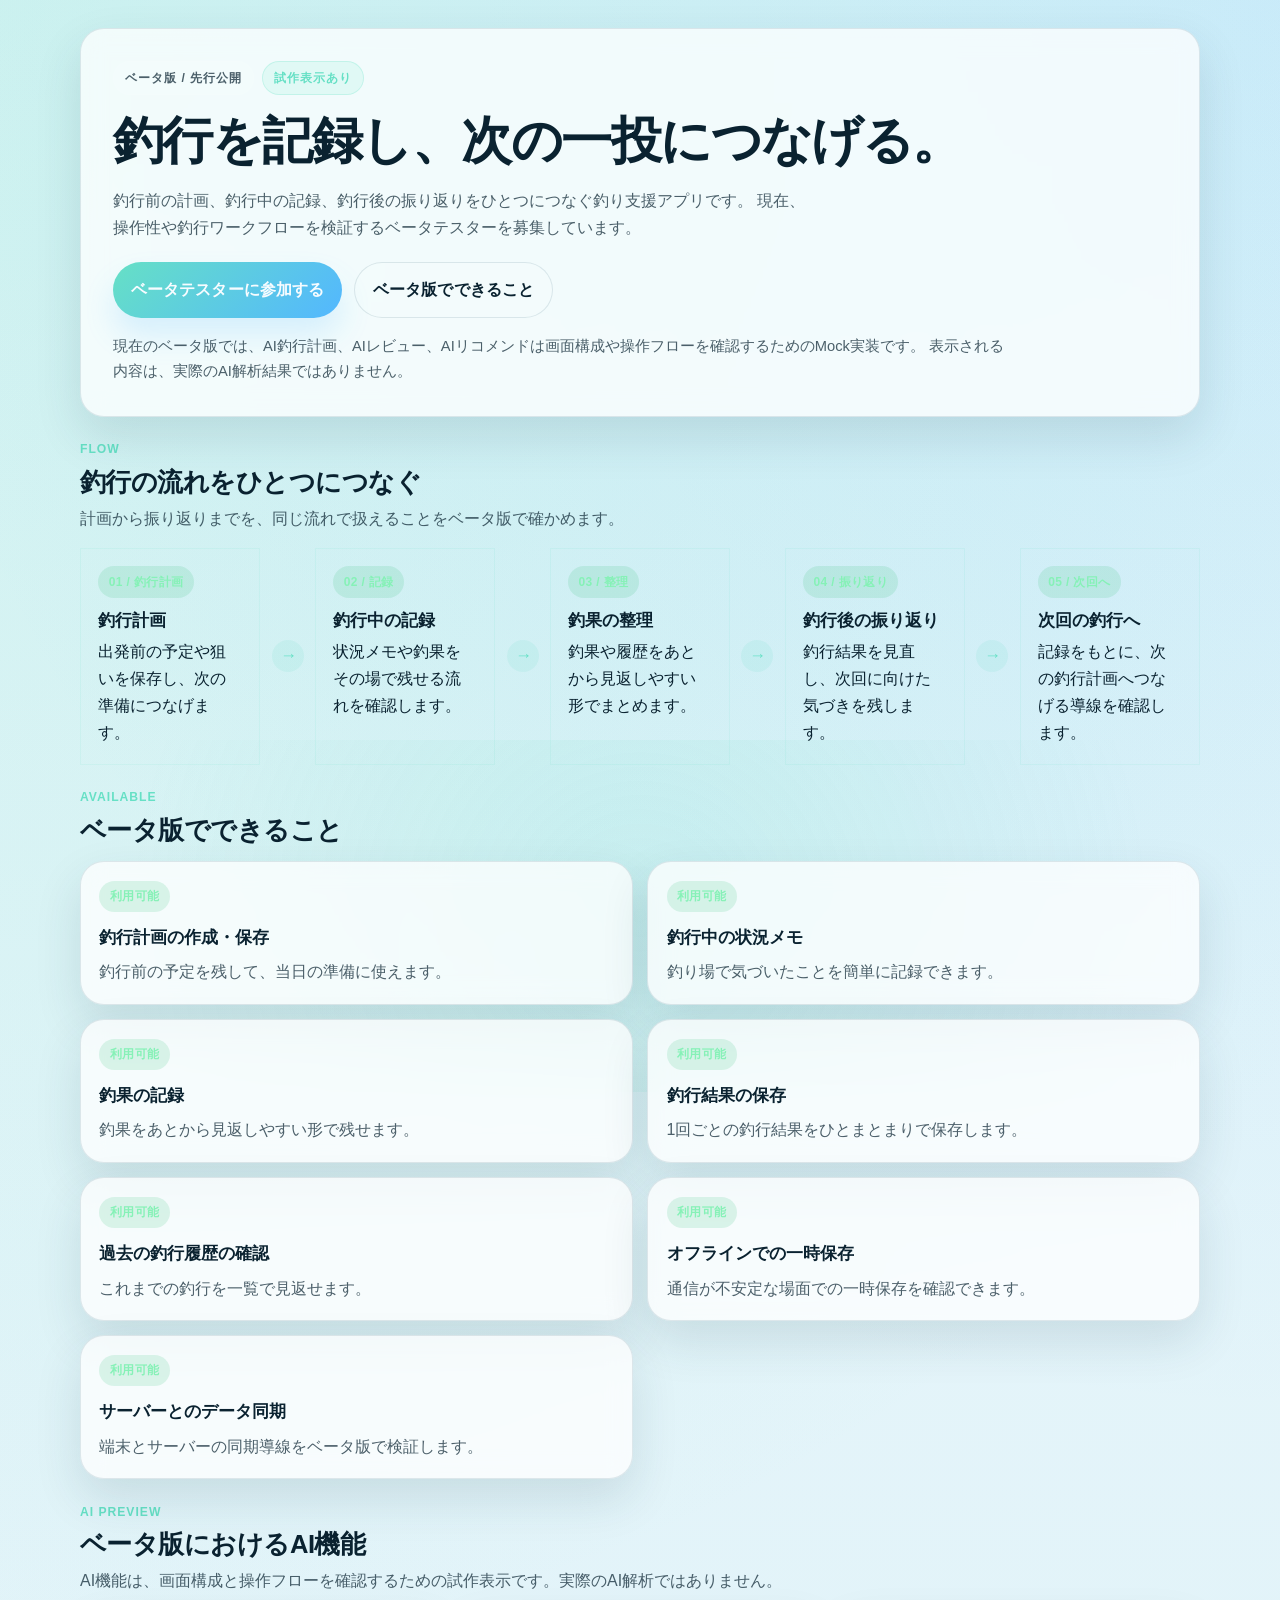
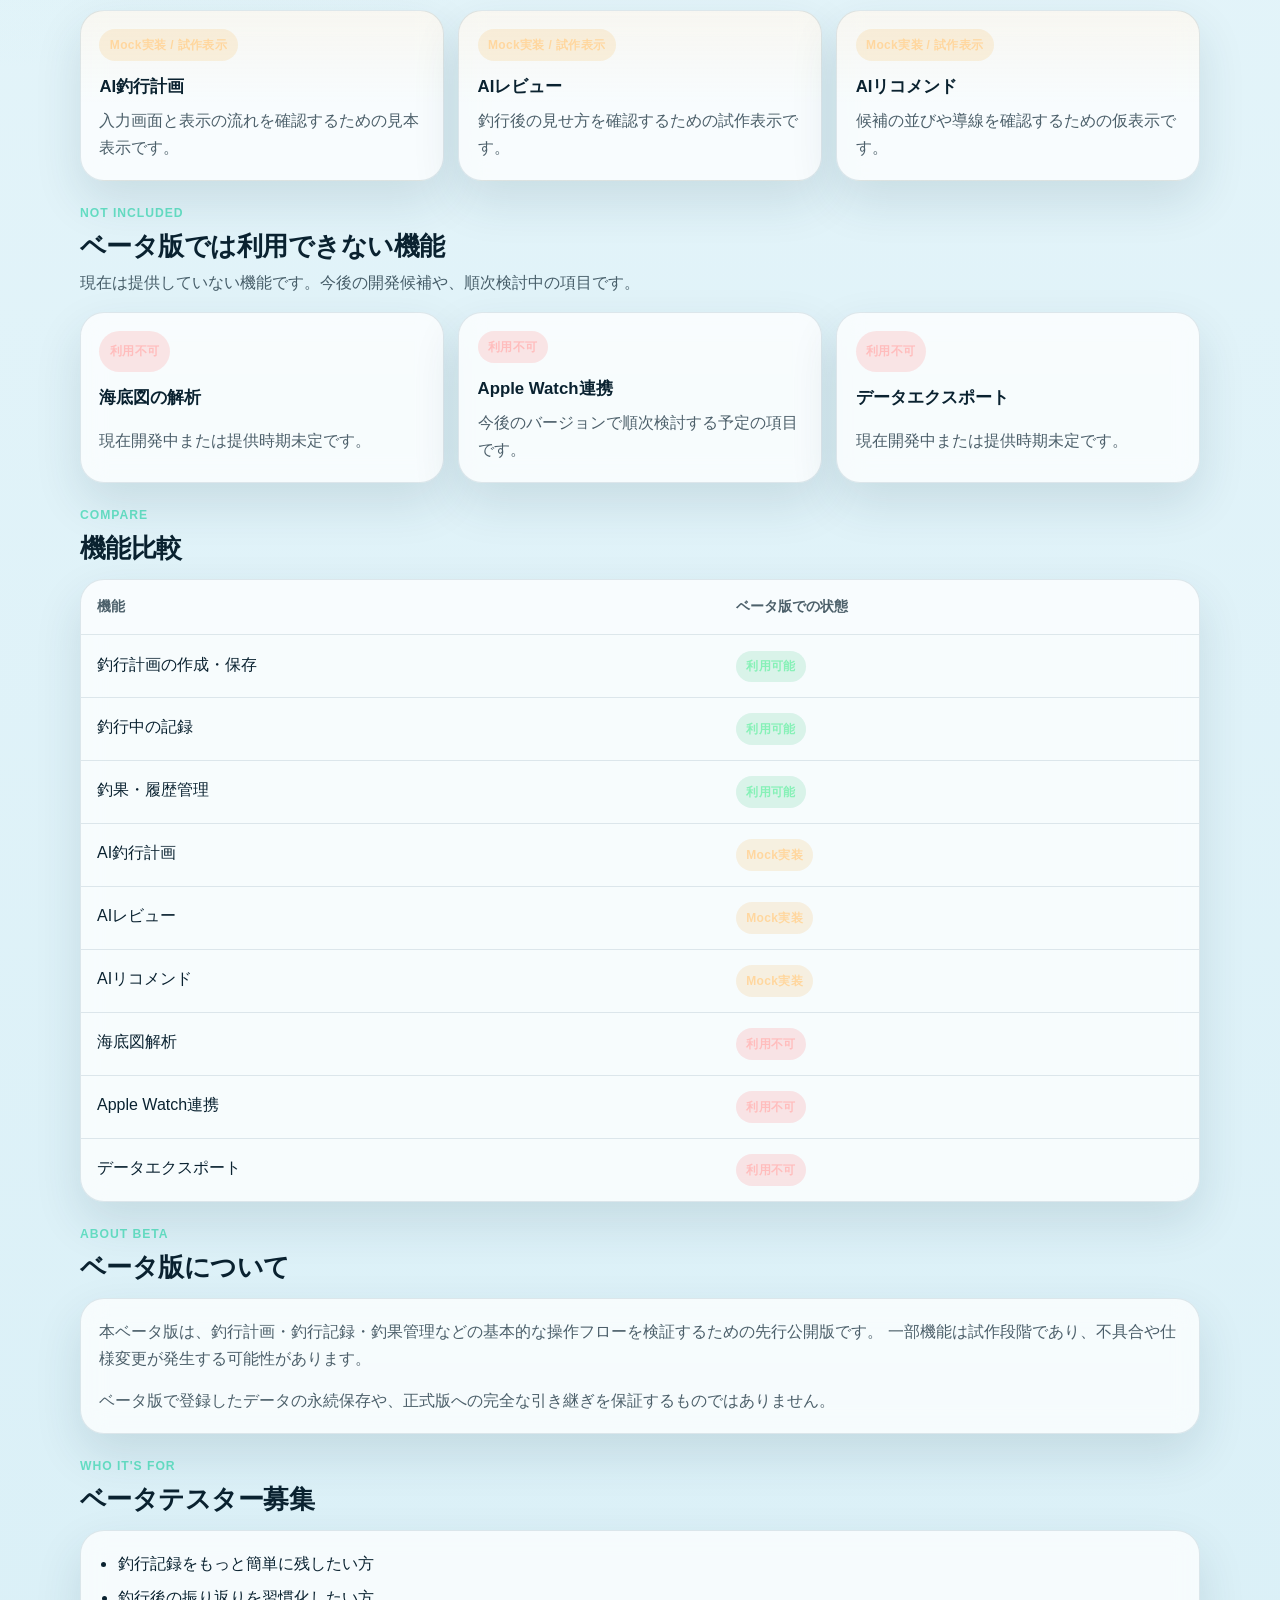
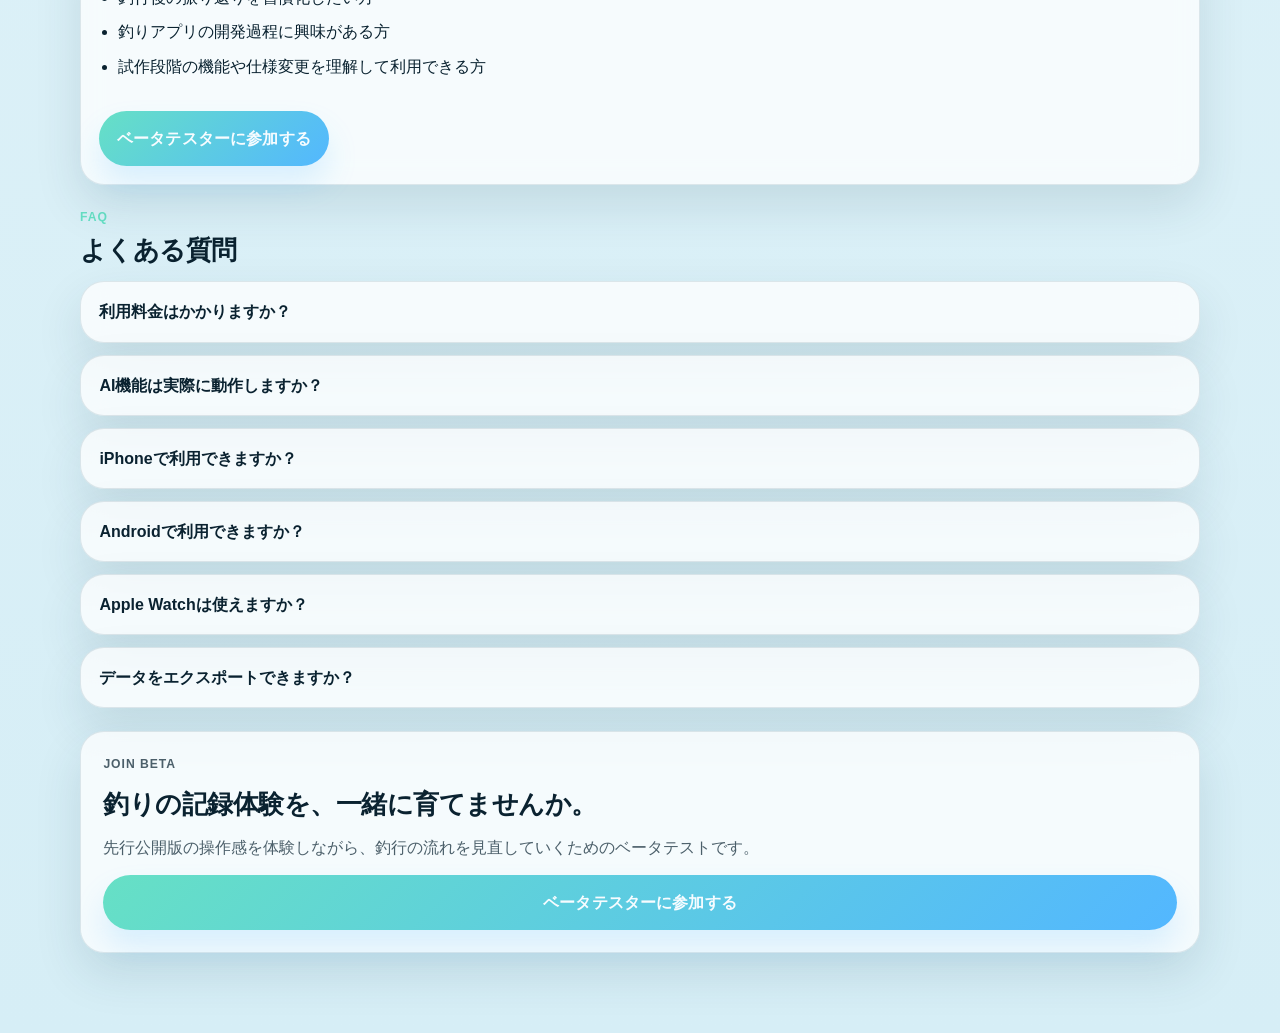
==== beta/index.html @ 7320452e "ベータ版LP" ====
<!DOCTYPE html>
<html lang="ja">
<head>
  <meta charset="UTF-8">
  <meta name="viewport" content="width=device-width, initial-scale=1.0">
  <title>釣り支援アプリ ベータテスター募集</title>
  <meta name="description" content="釣行計画、釣行中の記録、釣果管理、釣行後の振り返りをひとつにつなぐ釣り支援アプリのベータテスターを募集しています。">
  <meta name="theme-color" content="#071a24">
  <link rel="canonical" href="/beta/">
  <meta property="og:title" content="釣り支援アプリ ベータテスター募集">
  <meta property="og:description" content="釣行計画、釣行中の記録、釣果管理、釣行後の振り返りをひとつにつなぐ釣り支援アプリのベータテスターを募集しています。">
  <meta property="og:type" content="website">
  <meta property="og:url" content="/beta/">
  <link rel="stylesheet" href="../style.css">
</head>
<body class="beta-page">
  <div class="page-shell">
    <header class="hero hero--primary">
      <div class="eyebrow-row">
        <span class="eyebrow">ベータ版 / 先行公開</span>
        <span class="eyebrow eyebrow--soft">試作表示あり</span>
      </div>
      <h1>釣行を記録し、次の一投につなげる。</h1>
      <p class="hero-copy">
        釣行前の計画、釣行中の記録、釣行後の振り返りをひとつにつなぐ釣り支援アプリです。
        現在、操作性や釣行ワークフローを検証するベータテスターを募集しています。
      </p>
      <div class="hero-actions">
        <a class="button button--primary" href="/beta/register/">ベータテスターに参加する</a>
        <a class="button button--secondary" href="#beta-features">ベータ版でできること</a>
      </div>
      <p class="hero-note">
        現在のベータ版では、AI釣行計画、AIレビュー、AIリコメンドは画面構成や操作フローを確認するためのMock実装です。
        表示される内容は、実際のAI解析結果ではありません。
      </p>
    </header>

    <main>
      <section class="section">
        <div class="section-heading">
          <p class="section-kicker">Flow</p>
          <h2>釣行の流れをひとつにつなぐ</h2>
          <p class="section-copy">
            計画から振り返りまでを、同じ流れで扱えることをベータ版で確かめます。
          </p>
        </div>

        <div class="journey-flow" aria-label="釣行フロー">
          <article class="journey-step">
            <span class="state-badge state-badge--available">01 / 釣行計画</span>
            <h3>釣行計画</h3>
            <p>出発前の予定や狙いを保存し、次の準備につなげます。</p>
          </article>
          <div class="journey-arrow" aria-hidden="true">↓</div>
          <article class="journey-step">
            <span class="state-badge state-badge--available">02 / 記録</span>
            <h3>釣行中の記録</h3>
            <p>状況メモや釣果をその場で残せる流れを確認します。</p>
          </article>
          <div class="journey-arrow" aria-hidden="true">↓</div>
          <article class="journey-step">
            <span class="state-badge state-badge--available">03 / 整理</span>
            <h3>釣果の整理</h3>
            <p>釣果や履歴をあとから見返しやすい形でまとめます。</p>
          </article>
          <div class="journey-arrow" aria-hidden="true">↓</div>
          <article class="journey-step">
            <span class="state-badge state-badge--available">04 / 振り返り</span>
            <h3>釣行後の振り返り</h3>
            <p>釣行結果を見直し、次回に向けた気づきを残します。</p>
          </article>
          <div class="journey-arrow" aria-hidden="true">↓</div>
          <article class="journey-step">
            <span class="state-badge state-badge--available">05 / 次回へ</span>
            <h3>次回の釣行へ</h3>
            <p>記録をもとに、次の釣行計画へつなげる導線を確認します。</p>
          </article>
        </div>
      </section>

      <section id="beta-features" class="section">
        <div class="section-heading">
          <p class="section-kicker">Available</p>
          <h2>ベータ版でできること</h2>
        </div>
        <div class="feature-grid">
          <article class="feature-card">
            <span class="state-badge state-badge--available">利用可能</span>
            <h3>釣行計画の作成・保存</h3>
            <p>釣行前の予定を残して、当日の準備に使えます。</p>
          </article>
          <article class="feature-card">
            <span class="state-badge state-badge--available">利用可能</span>
            <h3>釣行中の状況メモ</h3>
            <p>釣り場で気づいたことを簡単に記録できます。</p>
          </article>
          <article class="feature-card">
            <span class="state-badge state-badge--available">利用可能</span>
            <h3>釣果の記録</h3>
            <p>釣果をあとから見返しやすい形で残せます。</p>
          </article>
          <article class="feature-card">
            <span class="state-badge state-badge--available">利用可能</span>
            <h3>釣行結果の保存</h3>
            <p>1回ごとの釣行結果をひとまとまりで保存します。</p>
          </article>
          <article class="feature-card">
            <span class="state-badge state-badge--available">利用可能</span>
            <h3>過去の釣行履歴の確認</h3>
            <p>これまでの釣行を一覧で見返せます。</p>
          </article>
          <article class="feature-card">
            <span class="state-badge state-badge--available">利用可能</span>
            <h3>オフラインでの一時保存</h3>
            <p>通信が不安定な場面での一時保存を確認できます。</p>
          </article>
          <article class="feature-card">
            <span class="state-badge state-badge--available">利用可能</span>
            <h3>サーバーとのデータ同期</h3>
            <p>端末とサーバーの同期導線をベータ版で検証します。</p>
          </article>
        </div>
      </section>

      <section class="section">
        <div class="section-heading">
          <p class="section-kicker">AI Preview</p>
          <h2>ベータ版におけるAI機能</h2>
          <p class="section-copy">
            AI機能は、画面構成と操作フローを確認するための試作表示です。実際のAI解析ではありません。
          </p>
        </div>
        <div class="feature-grid feature-grid--three">
          <article class="feature-card feature-card--mock">
            <span class="state-badge state-badge--mock">Mock実装 / 試作表示</span>
            <h3>AI釣行計画</h3>
            <p>入力画面と表示の流れを確認するための見本表示です。</p>
          </article>
          <article class="feature-card feature-card--mock">
            <span class="state-badge state-badge--mock">Mock実装 / 試作表示</span>
            <h3>AIレビュー</h3>
            <p>釣行後の見せ方を確認するための試作表示です。</p>
          </article>
          <article class="feature-card feature-card--mock">
            <span class="state-badge state-badge--mock">Mock実装 / 試作表示</span>
            <h3>AIリコメンド</h3>
            <p>候補の並びや導線を確認するための仮表示です。</p>
          </article>
        </div>
      </section>

      <section class="section">
        <div class="section-heading">
          <p class="section-kicker">Not Included</p>
          <h2>ベータ版では利用できない機能</h2>
          <p class="section-copy">
            現在は提供していない機能です。今後の開発候補や、順次検討中の項目です。
          </p>
        </div>
        <div class="feature-grid feature-grid--three">
          <article class="feature-card">
            <span class="state-badge state-badge--unavailable">利用不可</span>
            <h3>海底図の解析</h3>
            <p>現在開発中または提供時期未定です。</p>
          </article>
          <article class="feature-card">
            <span class="state-badge state-badge--unavailable">利用不可</span>
            <h3>Apple Watch連携</h3>
            <p>今後のバージョンで順次検討する予定の項目です。</p>
          </article>
          <article class="feature-card">
            <span class="state-badge state-badge--unavailable">利用不可</span>
            <h3>データエクスポート</h3>
            <p>現在開発中または提供時期未定です。</p>
          </article>
        </div>
      </section>

      <section class="section">
        <div class="section-heading">
          <p class="section-kicker">Compare</p>
          <h2>機能比較</h2>
        </div>
        <div class="table-card">
          <table class="feature-table">
            <thead>
              <tr>
                <th scope="col">機能</th>
                <th scope="col">ベータ版での状態</th>
              </tr>
            </thead>
            <tbody>
              <tr>
                <td data-label="機能">釣行計画の作成・保存</td>
                <td data-label="ベータ版での状態"><span class="state-badge state-badge--available">利用可能</span></td>
              </tr>
              <tr>
                <td data-label="機能">釣行中の記録</td>
                <td data-label="ベータ版での状態"><span class="state-badge state-badge--available">利用可能</span></td>
              </tr>
              <tr>
                <td data-label="機能">釣果・履歴管理</td>
                <td data-label="ベータ版での状態"><span class="state-badge state-badge--available">利用可能</span></td>
              </tr>
              <tr>
                <td data-label="機能">AI釣行計画</td>
                <td data-label="ベータ版での状態"><span class="state-badge state-badge--mock">Mock実装</span></td>
              </tr>
              <tr>
                <td data-label="機能">AIレビュー</td>
                <td data-label="ベータ版での状態"><span class="state-badge state-badge--mock">Mock実装</span></td>
              </tr>
              <tr>
                <td data-label="機能">AIリコメンド</td>
                <td data-label="ベータ版での状態"><span class="state-badge state-badge--mock">Mock実装</span></td>
              </tr>
              <tr>
                <td data-label="機能">海底図解析</td>
                <td data-label="ベータ版での状態"><span class="state-badge state-badge--unavailable">利用不可</span></td>
              </tr>
              <tr>
                <td data-label="機能">Apple Watch連携</td>
                <td data-label="ベータ版での状態"><span class="state-badge state-badge--unavailable">利用不可</span></td>
              </tr>
              <tr>
                <td data-label="機能">データエクスポート</td>
                <td data-label="ベータ版での状態"><span class="state-badge state-badge--unavailable">利用不可</span></td>
              </tr>
            </tbody>
          </table>
        </div>
      </section>

      <section class="section">
        <div class="section-heading">
          <p class="section-kicker">About Beta</p>
          <h2>ベータ版について</h2>
        </div>
        <div class="info-card">
          <p>
            本ベータ版は、釣行計画・釣行記録・釣果管理などの基本的な操作フローを検証するための先行公開版です。
            一部機能は試作段階であり、不具合や仕様変更が発生する可能性があります。
          </p>
          <p>
            ベータ版で登録したデータの永続保存や、正式版への完全な引き継ぎを保証するものではありません。
          </p>
        </div>
      </section>

      <section class="section">
        <div class="section-heading">
          <p class="section-kicker">Who It's For</p>
          <h2>ベータテスター募集</h2>
        </div>
        <div class="info-card">
          <ul class="bullet-list">
            <li>釣行記録をもっと簡単に残したい方</li>
            <li>釣行後の振り返りを習慣化したい方</li>
            <li>釣りアプリの開発過程に興味がある方</li>
            <li>試作段階の機能や仕様変更を理解して利用できる方</li>
          </ul>
          <div class="hero-actions hero-actions--compact">
            <a class="button button--primary" href="/beta/register/">ベータテスターに参加する</a>
          </div>
        </div>
      </section>

      <section class="section">
        <div class="section-heading">
          <p class="section-kicker">FAQ</p>
          <h2>よくある質問</h2>
        </div>
        <div class="faq-list">
          <details class="faq-item">
            <summary>利用料金はかかりますか？</summary>
            <p>ベータ版は無料で利用できます。</p>
          </details>
          <details class="faq-item">
            <summary>AI機能は実際に動作しますか？</summary>
            <p>現在のベータ版では、AI釣行計画、AIレビュー、AIリコメンドは試作表示です。実際のAIによる個別解析は行っていません。</p>
          </details>
          <details class="faq-item">
            <summary>iPhoneで利用できますか？</summary>
            <p>Safariを含むブラウザから利用できます。現時点ではPWAとしての案内はしていません。</p>
          </details>
          <details class="faq-item">
            <summary>Androidで利用できますか？</summary>
            <p>Androidのブラウザから利用できます。</p>
          </details>
          <details class="faq-item">
            <summary>Apple Watchは使えますか？</summary>
            <p>ベータ版ではApple Watch連携には対応していません。</p>
          </details>
          <details class="faq-item">
            <summary>データをエクスポートできますか？</summary>
            <p>ベータ版ではデータエクスポートには対応していません。</p>
          </details>
        </div>
      </section>
    </main>

    <footer class="footer-cta">
      <div class="footer-cta__card">
        <p class="section-kicker">Join Beta</p>
        <h2>釣りの記録体験を、一緒に育てませんか。</h2>
        <p>
          先行公開版の操作感を体験しながら、釣行の流れを見直していくためのベータテストです。
        </p>
        <a class="button button--primary" href="/beta/register/">ベータテスターに参加する</a>
      </div>
    </footer>
  </div>
</body>
</html>
---- style.css ----
:root {
  color-scheme: light dark;
  --bg: #071a24;
  --bg-soft: #0c2d3d;
  --surface: rgba(255, 255, 255, 0.08);
  --surface-strong: rgba(255, 255, 255, 0.12);
  --surface-light: rgba(255, 255, 255, 0.16);
  --border: rgba(173, 220, 238, 0.18);
  --text: #eef7fb;
  --muted: rgba(230, 245, 250, 0.75);
  --accent: #66e0c5;
  --accent-strong: #53b7ff;
  --ink: #05131a;
  --ok-bg: rgba(80, 197, 139, 0.18);
  --ok-text: #86f1b7;
  --mock-bg: rgba(245, 181, 92, 0.18);
  --mock-text: #ffd79f;
  --off-bg: rgba(255, 117, 117, 0.18);
  --off-text: #ffbdbd;
  --shadow: 0 24px 64px rgba(0, 0, 0, 0.22);
}

@media (prefers-color-scheme: light) {
  :root {
    --bg: #eaf7fb;
    --bg-soft: #d6eef6;
    --surface: rgba(255, 255, 255, 0.75);
    --surface-strong: rgba(255, 255, 255, 0.92);
    --surface-light: rgba(255, 255, 255, 0.95);
    --border: rgba(25, 75, 96, 0.12);
    --text: #0a2230;
    --muted: rgba(10, 34, 48, 0.72);
    --ink: #f7fcff;
    --shadow: 0 20px 48px rgba(18, 60, 78, 0.12);
  }
}

*,
*::before,
*::after {
  box-sizing: border-box;
}

html {
  scroll-behavior: smooth;
}

body {
  margin: 0;
  min-height: 100vh;
  font-family: -apple-system, BlinkMacSystemFont, "Segoe UI", "Hiragino Sans", "Hiragino Kaku Gothic ProN", "Yu Gothic", sans-serif;
  line-height: 1.7;
  color: var(--text);
  background:
    radial-gradient(circle at top left, rgba(102, 224, 197, 0.22), transparent 38%),
    radial-gradient(circle at top right, rgba(83, 183, 255, 0.18), transparent 32%),
    linear-gradient(180deg, var(--bg) 0%, var(--bg-soft) 100%);
  -webkit-font-smoothing: antialiased;
  text-rendering: optimizeLegibility;
}

body.beta-page {
  position: relative;
  overflow-x: hidden;
}

body.beta-page::before {
  content: "";
  position: fixed;
  inset: auto -10% -12rem -10%;
  height: 22rem;
  background: radial-gradient(circle, rgba(102, 224, 197, 0.14), transparent 65%);
  pointer-events: none;
  z-index: -1;
}

a {
  color: inherit;
}

p {
  margin: 0;
}

img {
  max-width: 100%;
  display: block;
}

.page-shell {
  width: min(1120px, calc(100% - 1.5rem));
  margin: 0 auto;
  padding: 1rem 0 5rem;
}

.hero,
.info-card,
.feature-card,
.table-card,
.footer-cta__card,
.faq-item {
  background: var(--surface);
  border: 1px solid var(--border);
  border-radius: 24px;
  box-shadow: var(--shadow);
  backdrop-filter: blur(12px);
}

.hero {
  padding: 1.5rem;
}

.hero--primary {
  margin-top: 0.5rem;
}

.eyebrow-row {
  display: flex;
  flex-wrap: wrap;
  gap: 0.5rem;
  margin-bottom: 1rem;
}

.eyebrow,
.section-kicker {
  display: inline-flex;
  align-items: center;
  gap: 0.25rem;
  font-size: 0.76rem;
  font-weight: 800;
  letter-spacing: 0.08em;
  text-transform: uppercase;
}

.eyebrow {
  padding: 0.35rem 0.7rem;
  border-radius: 999px;
  background: rgba(255, 255, 255, 0.08);
  color: var(--muted);
  border: 1px solid rgba(255, 255, 255, 0.08);
}

.eyebrow--soft {
  color: var(--accent);
  background: rgba(102, 224, 197, 0.12);
  border-color: rgba(102, 224, 197, 0.24);
}

h1,
h2,
h3 {
  margin: 0;
  line-height: 1.18;
}

h1 {
  font-size: clamp(2.2rem, 4vw, 4.2rem);
  letter-spacing: -0.03em;
}

h2 {
  font-size: clamp(1.45rem, 2vw, 2.2rem);
  letter-spacing: -0.02em;
}

h3 {
  font-size: 1.05rem;
}

.hero-copy,
.section-copy,
.info-card p,
.feature-card p,
.footer-cta__card p,
.faq-item p {
  color: var(--muted);
}

.hero-copy {
  margin-top: 1rem;
  font-size: 1rem;
  max-width: 44rem;
}

.hero-actions {
  display: flex;
  flex-direction: column;
  gap: 0.75rem;
  margin-top: 1.25rem;
}

.hero-actions--compact {
  margin-top: 1rem;
}

.button {
  display: inline-flex;
  align-items: center;
  justify-content: center;
  min-height: 3rem;
  padding: 0.85rem 1.1rem;
  border-radius: 999px;
  text-decoration: none;
  font-weight: 800;
  letter-spacing: 0.01em;
  transition: transform 160ms ease, box-shadow 160ms ease, background-color 160ms ease, border-color 160ms ease;
}

.button:focus-visible,
.faq-item summary:focus-visible {
  outline: 3px solid rgba(102, 224, 197, 0.45);
  outline-offset: 3px;
}

.button:hover {
  transform: translateY(-1px);
}

.button--primary {
  background: linear-gradient(135deg, var(--accent) 0%, var(--accent-strong) 100%);
  color: var(--ink);
  box-shadow: 0 18px 30px rgba(83, 183, 255, 0.18);
}

.button--secondary {
  background: rgba(255, 255, 255, 0.05);
  border: 1px solid var(--border);
  color: var(--text);
}

.hero-note {
  margin-top: 1rem;
  font-size: 0.92rem;
  color: var(--muted);
  max-width: 56rem;
}

main {
  display: grid;
  gap: 1.4rem;
  margin-top: 1.4rem;
}

.section {
  display: grid;
  gap: 1rem;
}

.section-heading {
  display: grid;
  gap: 0.45rem;
}

.section-kicker {
  color: var(--accent);
}

.section-copy {
  max-width: 52rem;
}

.journey-flow {
  display: flex;
  flex-direction: column;
  gap: 0.75rem;
}

.journey-step,
.feature-card,
.info-card,
.faq-item,
.footer-cta__card {
  padding: 1.15rem;
}

.journey-step {
  position: relative;
  overflow: hidden;
}

.journey-step::after {
  content: "";
  position: absolute;
  inset: 0;
  border-radius: inherit;
  border: 1px solid rgba(102, 224, 197, 0.1);
  pointer-events: none;
}

.journey-step h3,
.feature-card h3 {
  margin-top: 0.8rem;
}

.journey-step p,
.feature-card p {
  margin-top: 0.45rem;
}

.journey-arrow {
  align-self: center;
  display: grid;
  place-items: center;
  width: 2rem;
  height: 2rem;
  border-radius: 999px;
  background: rgba(102, 224, 197, 0.12);
  color: var(--accent);
  font-size: 1.05rem;
  font-weight: 800;
}

.feature-grid {
  display: grid;
  gap: 0.9rem;
}

.feature-grid--three {
  grid-template-columns: repeat(1, minmax(0, 1fr));
}

.feature-card {
  display: grid;
  gap: 0.2rem;
}

.feature-card--mock {
  background:
    linear-gradient(180deg, rgba(245, 181, 92, 0.08), transparent 55%),
    var(--surface);
}

.state-badge {
  display: inline-flex;
  width: fit-content;
  align-items: center;
  gap: 0.35rem;
  padding: 0.35rem 0.65rem;
  border-radius: 999px;
  font-size: 0.75rem;
  font-weight: 800;
  letter-spacing: 0.03em;
}

.state-badge--available {
  background: var(--ok-bg);
  color: var(--ok-text);
}

.state-badge--mock {
  background: var(--mock-bg);
  color: var(--mock-text);
}

.state-badge--unavailable {
  background: var(--off-bg);
  color: var(--off-text);
}

.table-card {
  overflow: hidden;
}

.feature-table {
  width: 100%;
  border-collapse: collapse;
}

.feature-table th,
.feature-table td {
  padding: 0.95rem 1rem;
  border-bottom: 1px solid var(--border);
  text-align: left;
  vertical-align: top;
}

.feature-table th {
  font-size: 0.88rem;
  color: var(--muted);
  background: rgba(255, 255, 255, 0.04);
}

.feature-table tr:last-child td {
  border-bottom: 0;
}

.info-card {
  display: grid;
  gap: 0.95rem;
}

.bullet-list {
  margin: 0;
  padding-left: 1.15rem;
  display: grid;
  gap: 0.45rem;
}

.bullet-list li {
  color: var(--text);
}

.faq-list {
  display: grid;
  gap: 0.75rem;
}

.faq-item {
  padding: 0;
  overflow: hidden;
}

.faq-item summary {
  cursor: pointer;
  list-style: none;
  padding: 1rem 1.15rem;
  font-weight: 800;
}

.faq-item summary::-webkit-details-marker {
  display: none;
}

.faq-item p {
  padding: 0 1.15rem 1rem;
}

.footer-cta {
  margin-top: 1.4rem;
}

.footer-cta__card {
  display: grid;
  gap: 0.9rem;
  text-align: left;
}

@media (min-width: 720px) {
  .page-shell {
    width: min(1120px, calc(100% - 2rem));
    padding-top: 1.25rem;
  }

  .hero {
    padding: 2rem;
  }

  .hero-actions {
    flex-direction: row;
    flex-wrap: wrap;
  }

  .feature-grid {
    grid-template-columns: repeat(2, minmax(0, 1fr));
  }

  .feature-grid--three {
    grid-template-columns: repeat(3, minmax(0, 1fr));
  }

  .footer-cta__card {
    padding: 1.4rem;
  }
}

@media (min-width: 960px) {
  .journey-flow {
    flex-direction: row;
    align-items: stretch;
    gap: 0.9rem;
  }

  .journey-step {
    flex: 1 1 0;
    min-width: 0;
  }

  .journey-arrow {
    flex: 0 0 auto;
    align-self: center;
    transform: rotate(-90deg);
    margin: 0 -0.2rem;
  }
}

@media (max-width: 719px) {
  .feature-table,
  .feature-table thead,
  .feature-table tbody,
  .feature-table tr,
  .feature-table th,
  .feature-table td {
    display: block;
  }

  .feature-table thead {
    position: absolute;
    width: 1px;
    height: 1px;
    padding: 0;
    margin: -1px;
    overflow: hidden;
    clip: rect(0, 0, 0, 0);
    border: 0;
  }

  .feature-table tr {
    border-bottom: 1px solid var(--border);
    padding: 0.25rem 0;
  }

  .feature-table tr:last-child {
    border-bottom: 0;
  }

  .feature-table td {
    border-bottom: 0;
    padding: 0.85rem 1rem 0.35rem;
  }

  .feature-table td::before {
    content: attr(data-label);
    display: block;
    margin-bottom: 0.35rem;
    font-size: 0.76rem;
    font-weight: 800;
    color: var(--muted);
    letter-spacing: 0.03em;
  }
}
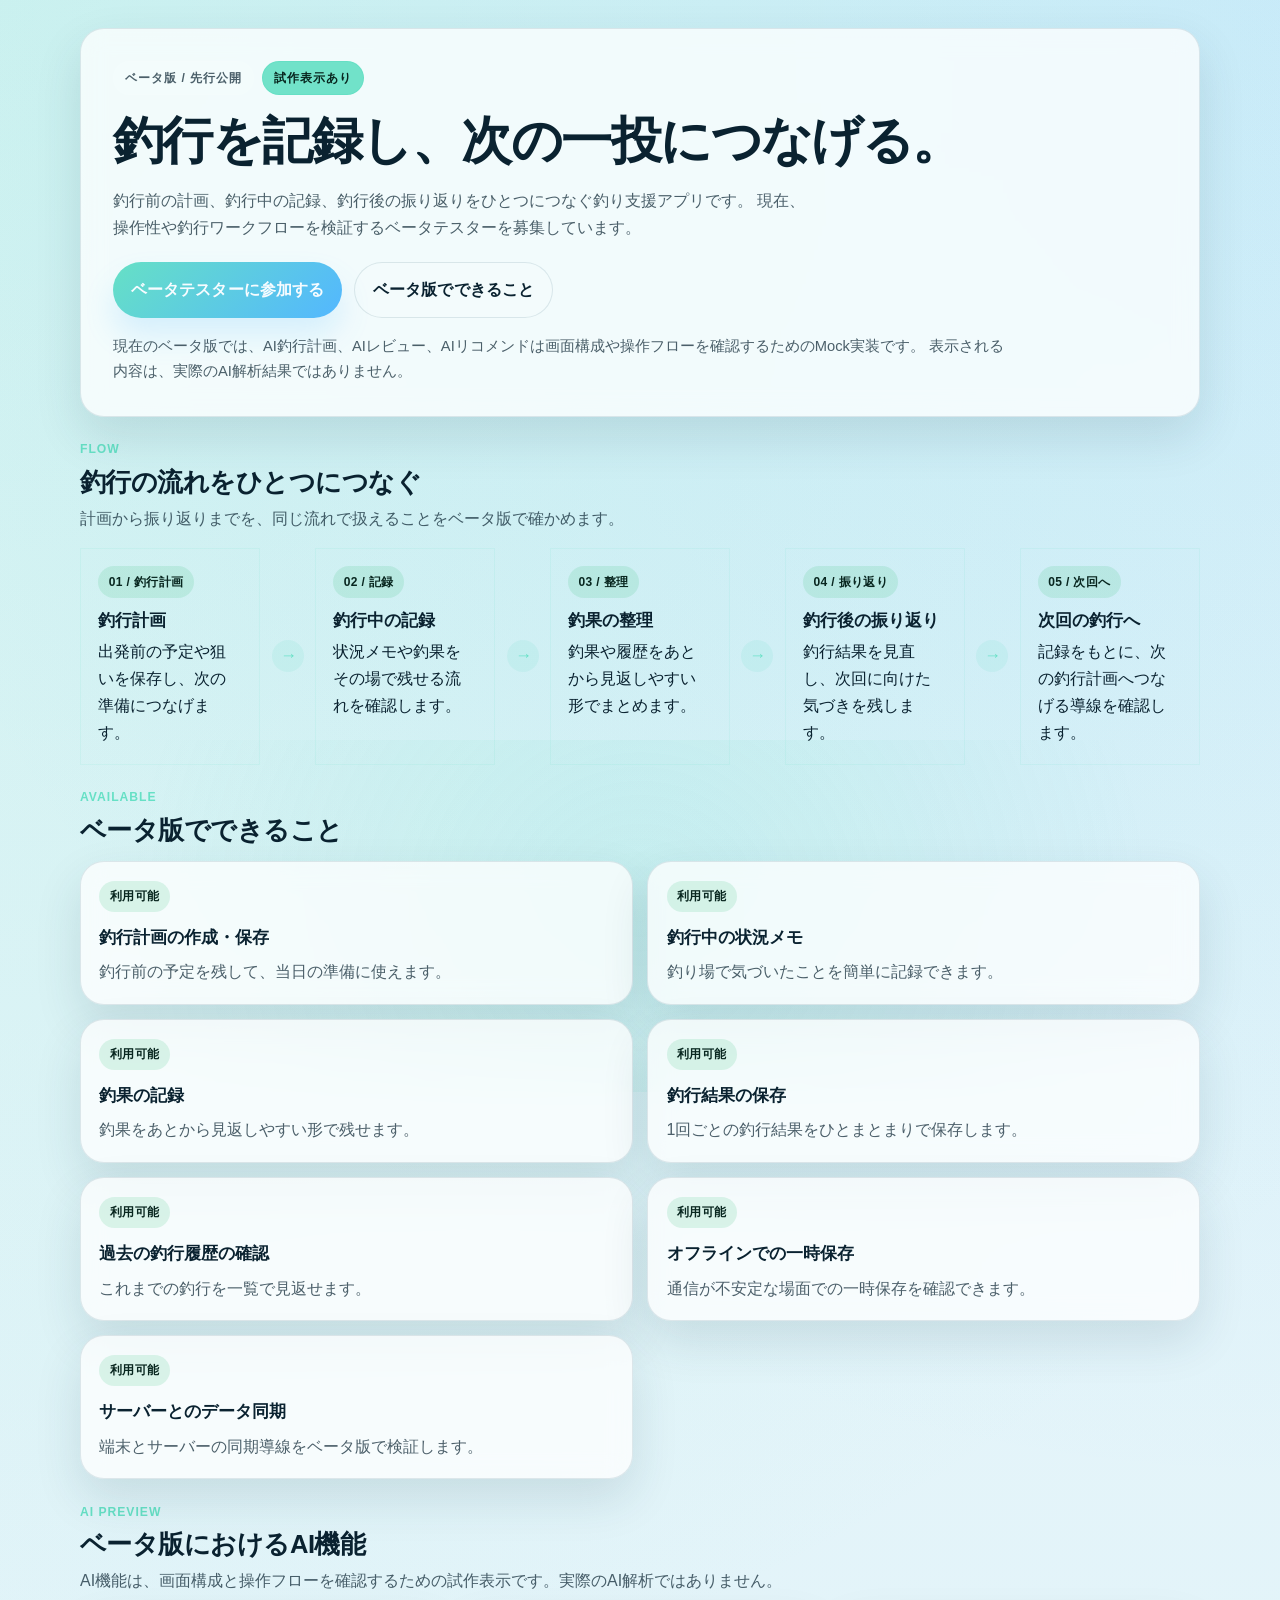
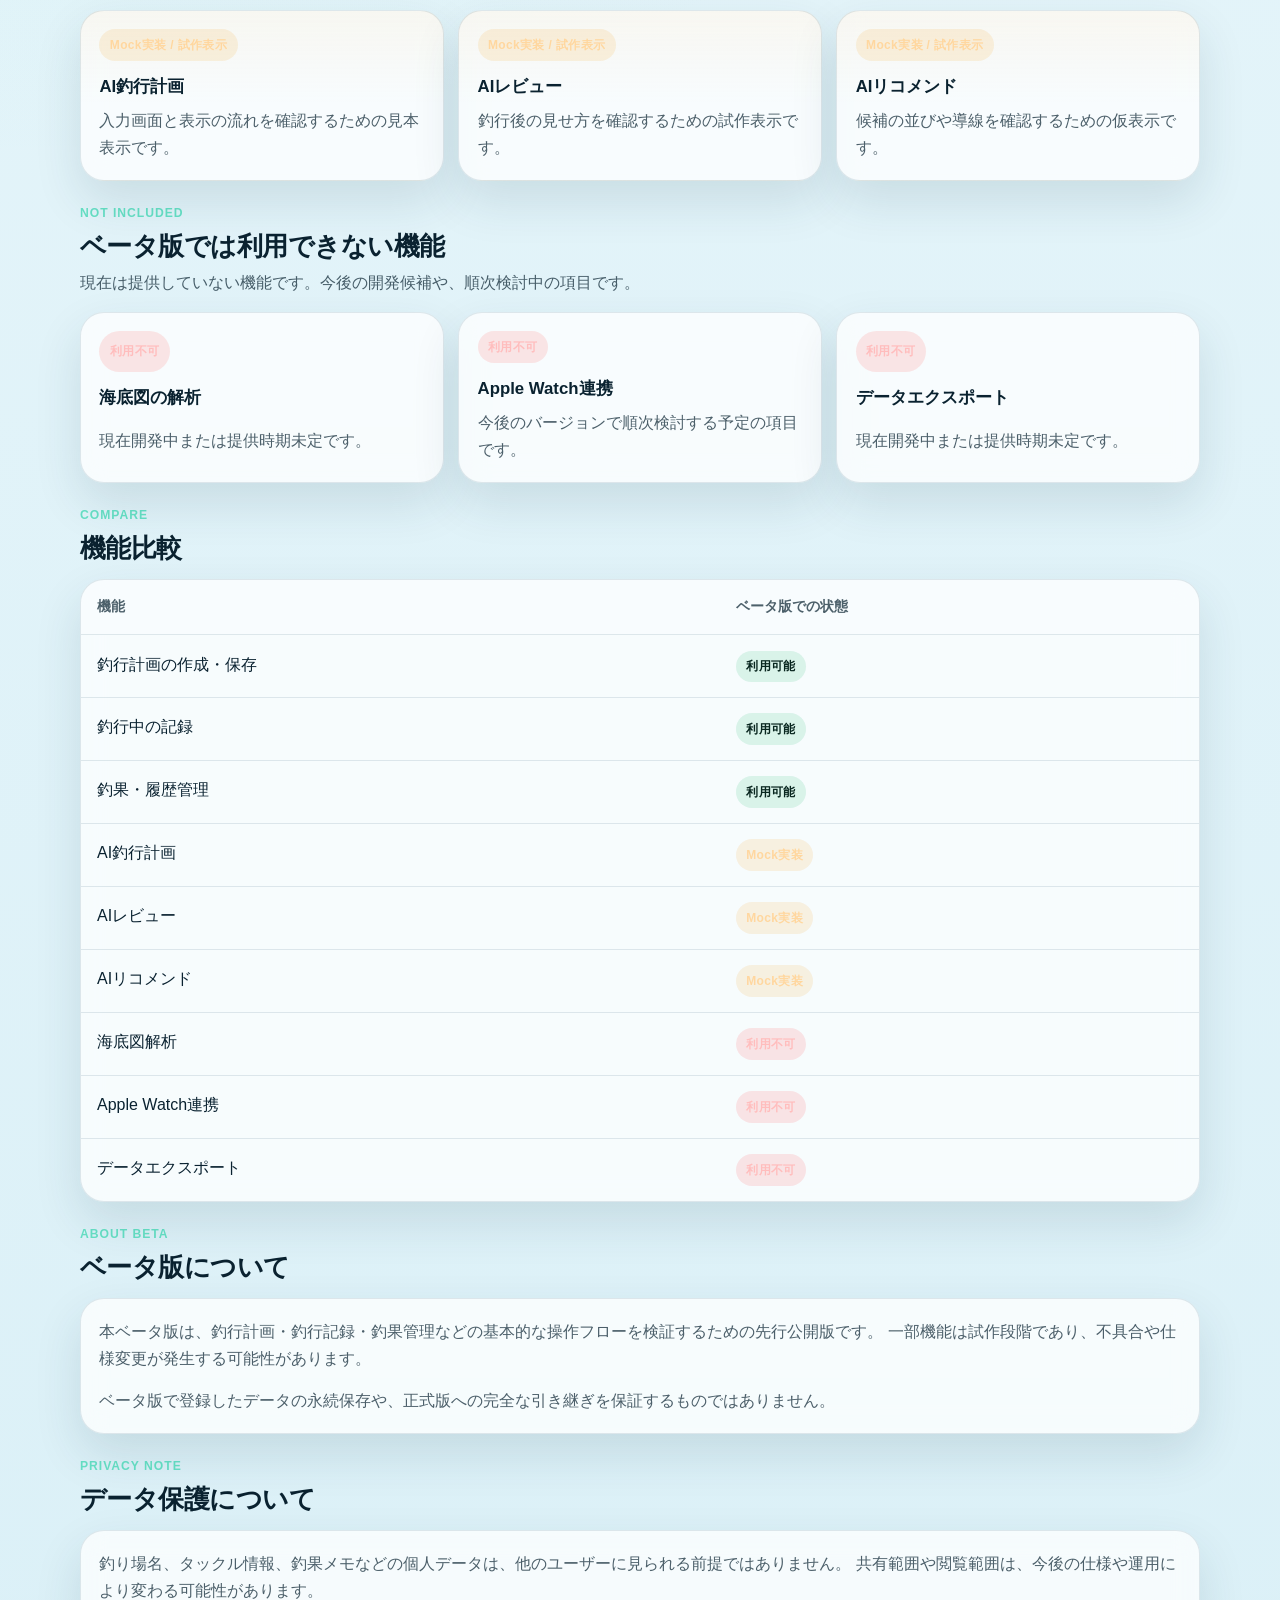
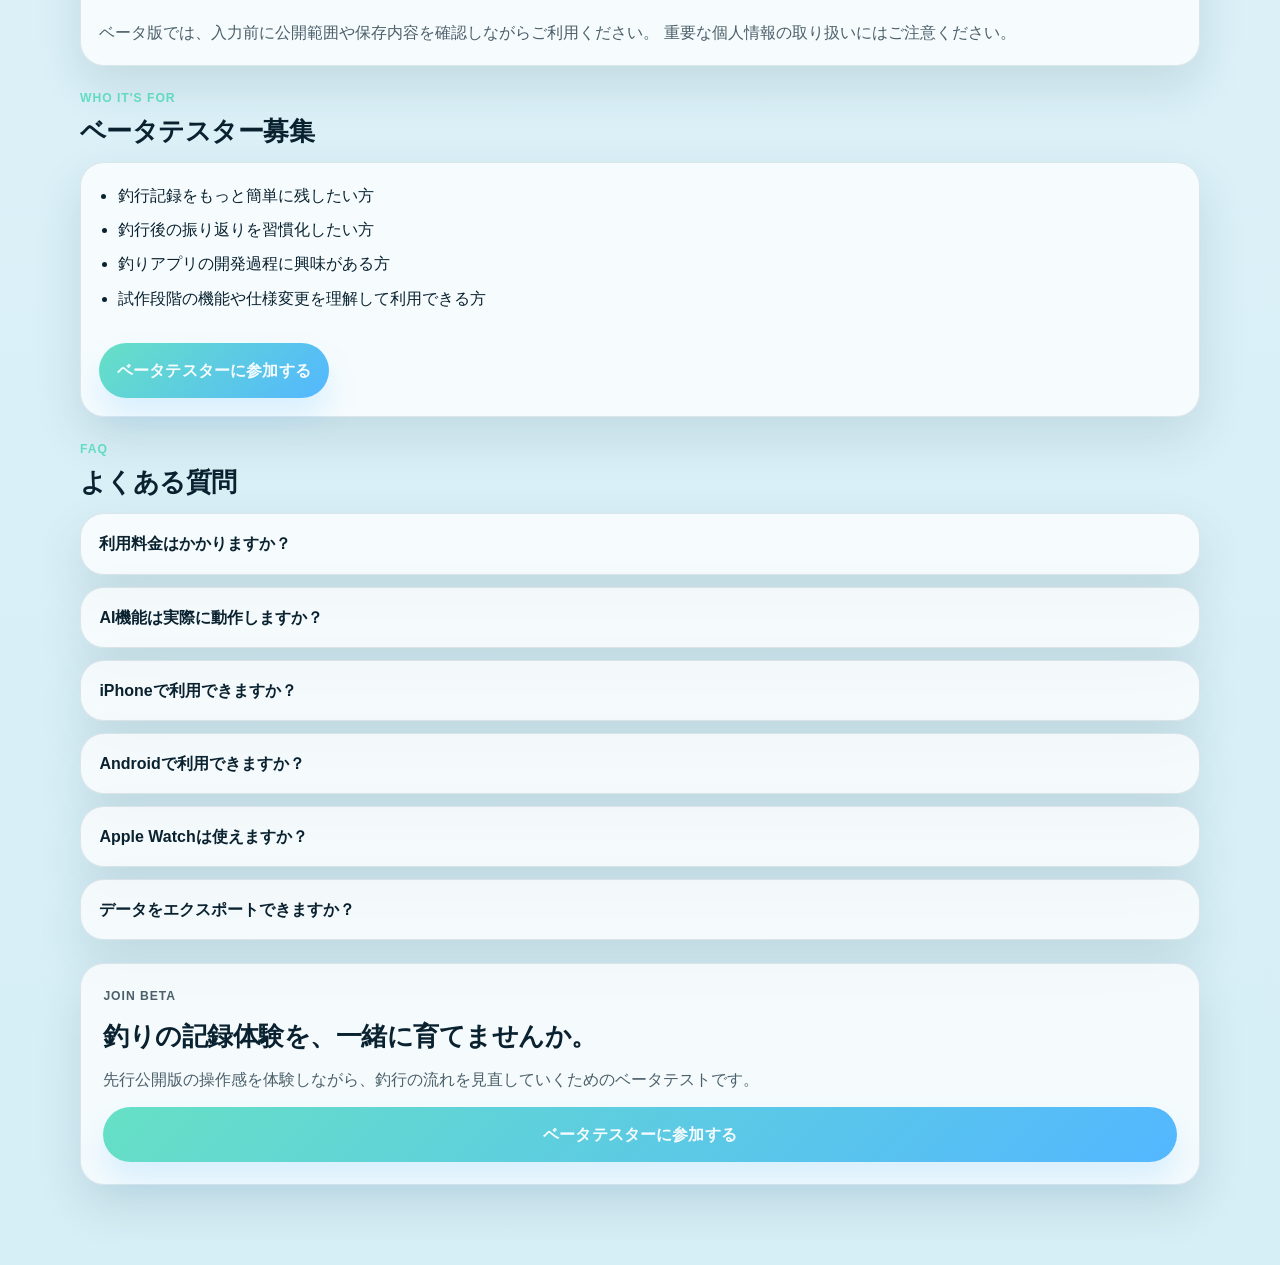
==== commit 8df867e1: "情報の保護を追記" ====
--- a/beta/index.html
+++ b/beta/index.html
@@ -249,6 +249,23 @@
 
       <section class="section">
         <div class="section-heading">
+          <p class="section-kicker">Privacy Note</p>
+          <h2>データ保護について</h2>
+        </div>
+        <div class="info-card">
+          <p>
+            釣り場名、タックル情報、釣果メモなどの個人データは、他のユーザーに見られる前提ではありません。
+            共有範囲や閲覧範囲は、今後の仕様や運用により変わる可能性があります。
+          </p>
+          <p>
+            ベータ版では、入力前に公開範囲や保存内容を確認しながらご利用ください。
+            重要な個人情報の取り扱いにはご注意ください。
+          </p>
+        </div>
+      </section>
+
+      <section class="section">
+        <div class="section-heading">
           <p class="section-kicker">Who It's For</p>
           <h2>ベータテスター募集</h2>
         </div>
--- a/style.css
+++ b/style.css
@@ -59,6 +59,39 @@
   text-rendering: optimizeLegibility;
 }
 
+body:not(.beta-page) {
+  line-height: 1.9;
+}
+
+body:not(.beta-page) header,
+body:not(.beta-page) section {
+  width: min(760px, calc(100% - 2rem));
+  margin-left: auto;
+  margin-right: auto;
+}
+
+body:not(.beta-page) .hero {
+  padding: 3rem 1.25rem 2.25rem;
+  text-align: center;
+}
+
+body:not(.beta-page) section {
+  padding: 1.5rem 1.25rem;
+}
+
+body:not(.beta-page) h2 {
+  margin-bottom: 0.75rem;
+}
+
+body:not(.beta-page) p,
+body:not(.beta-page) li {
+  line-height: 1.9;
+}
+
+body:not(.beta-page) ul {
+  padding-left: 1.25rem;
+}
+
 body.beta-page {
   position: relative;
   overflow-x: hidden;
@@ -141,9 +174,9 @@
 }
 
 .eyebrow--soft {
-  color: var(--accent);
-  background: rgba(102, 224, 197, 0.12);
-  border-color: rgba(102, 224, 197, 0.24);
+  color: #08261f;
+  background: rgba(102, 224, 197, 0.92);
+  border-color: rgba(102, 224, 197, 0.95);
 }
 
 h1,
@@ -344,7 +377,7 @@
 
 .state-badge--available {
   background: var(--ok-bg);
-  color: var(--ok-text);
+  color: #08261f;
 }
 
 .state-badge--mock {
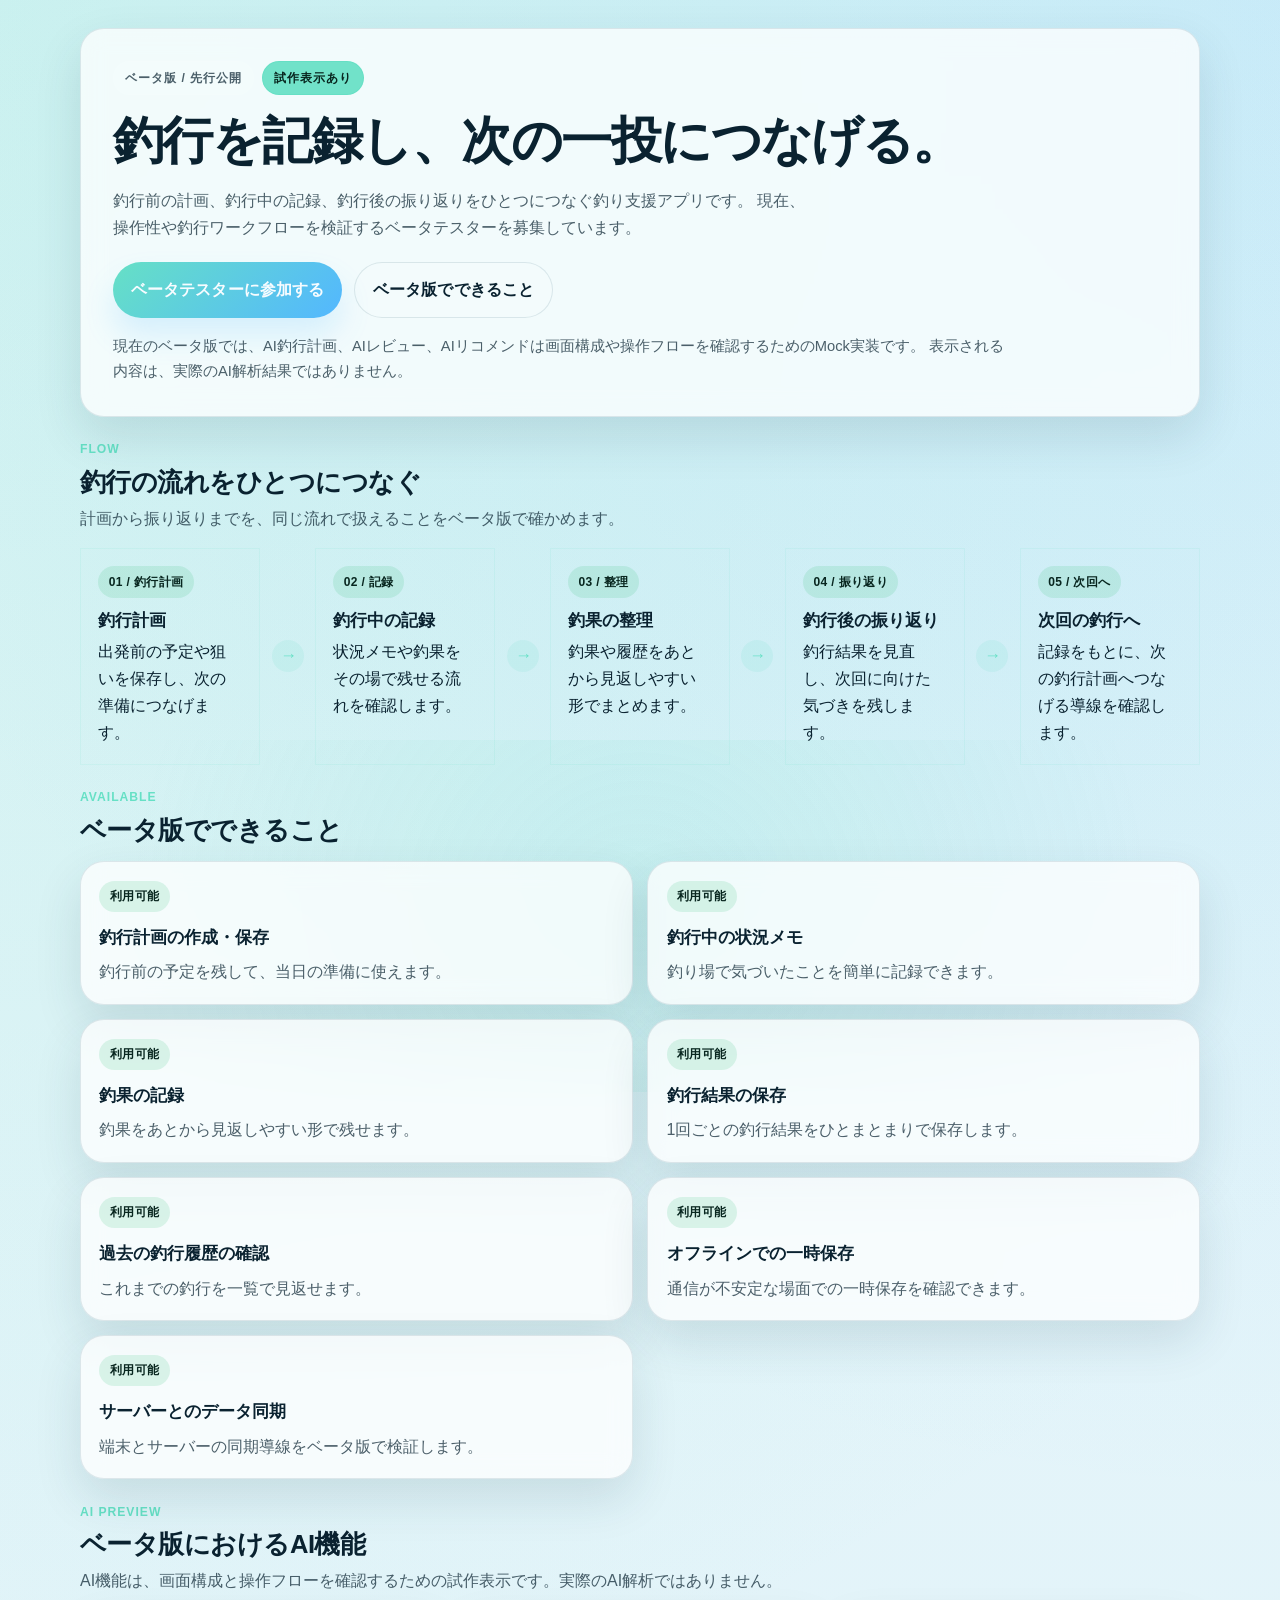
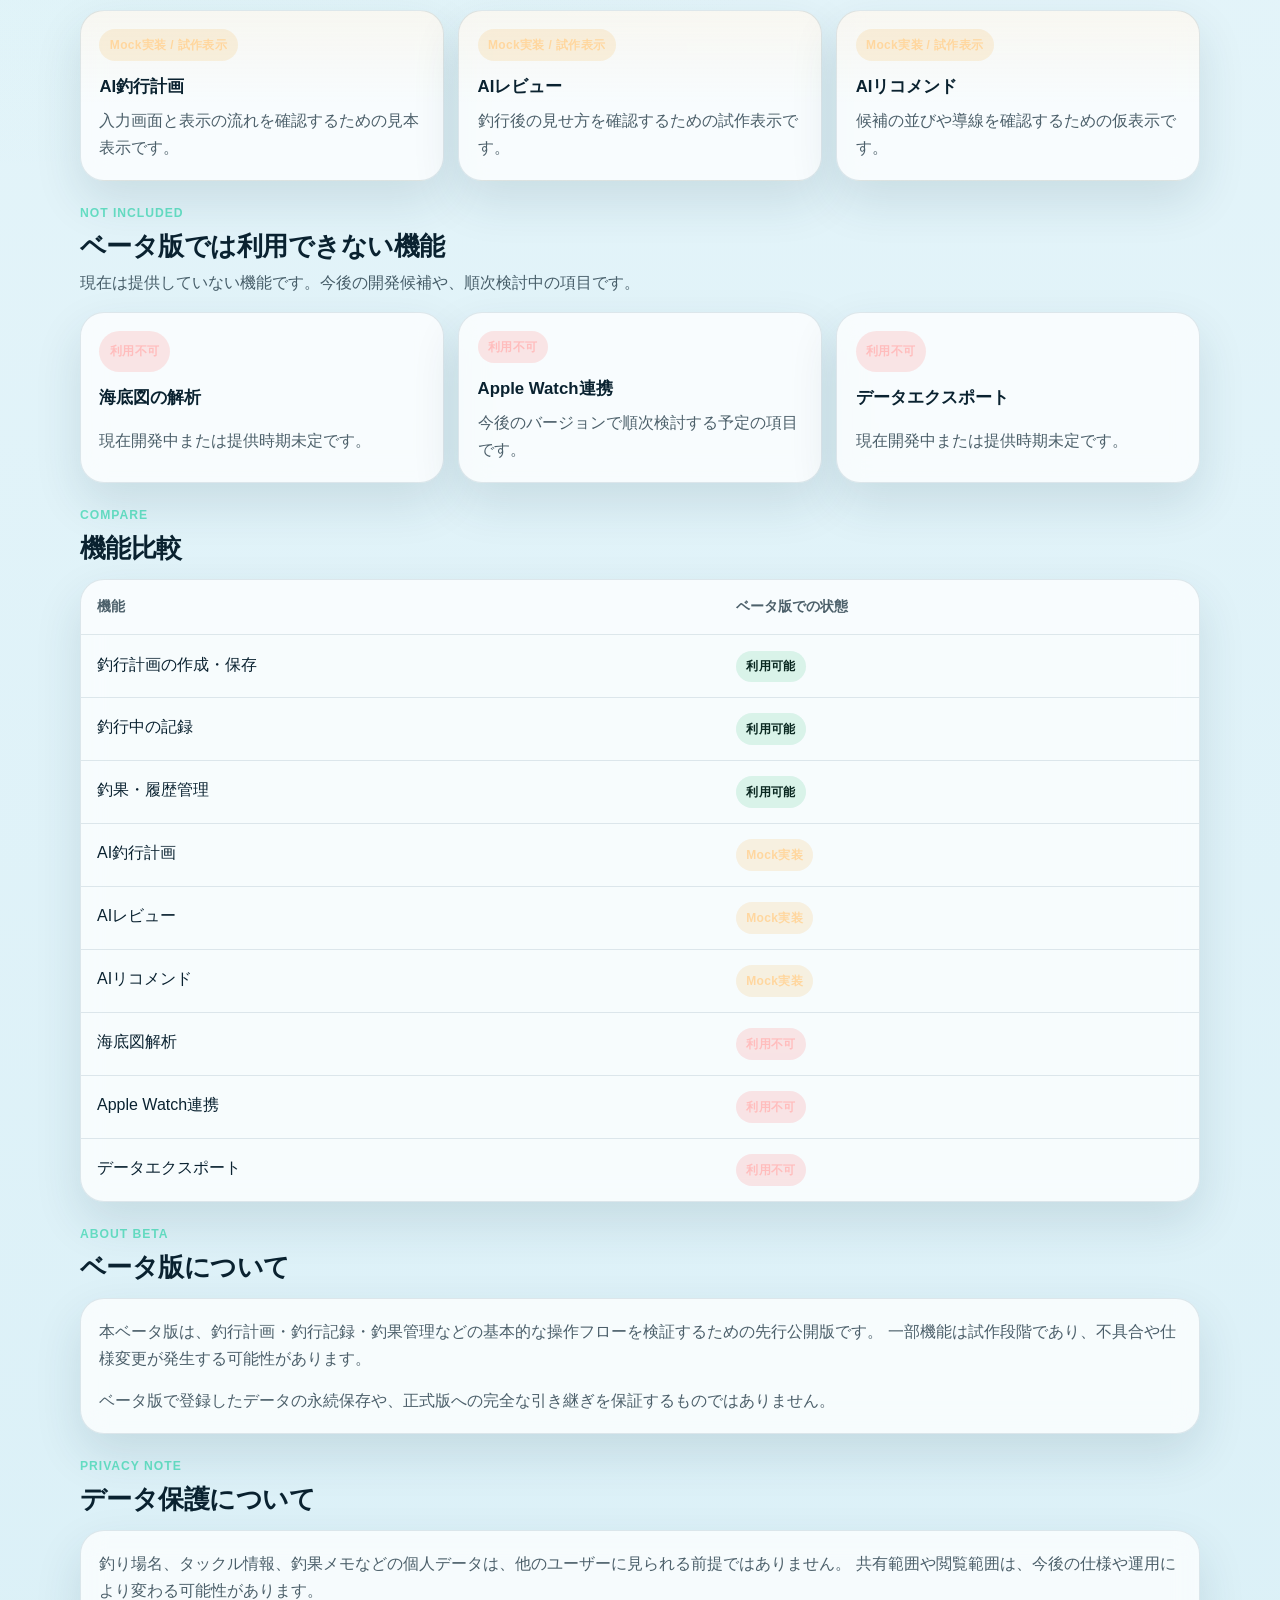
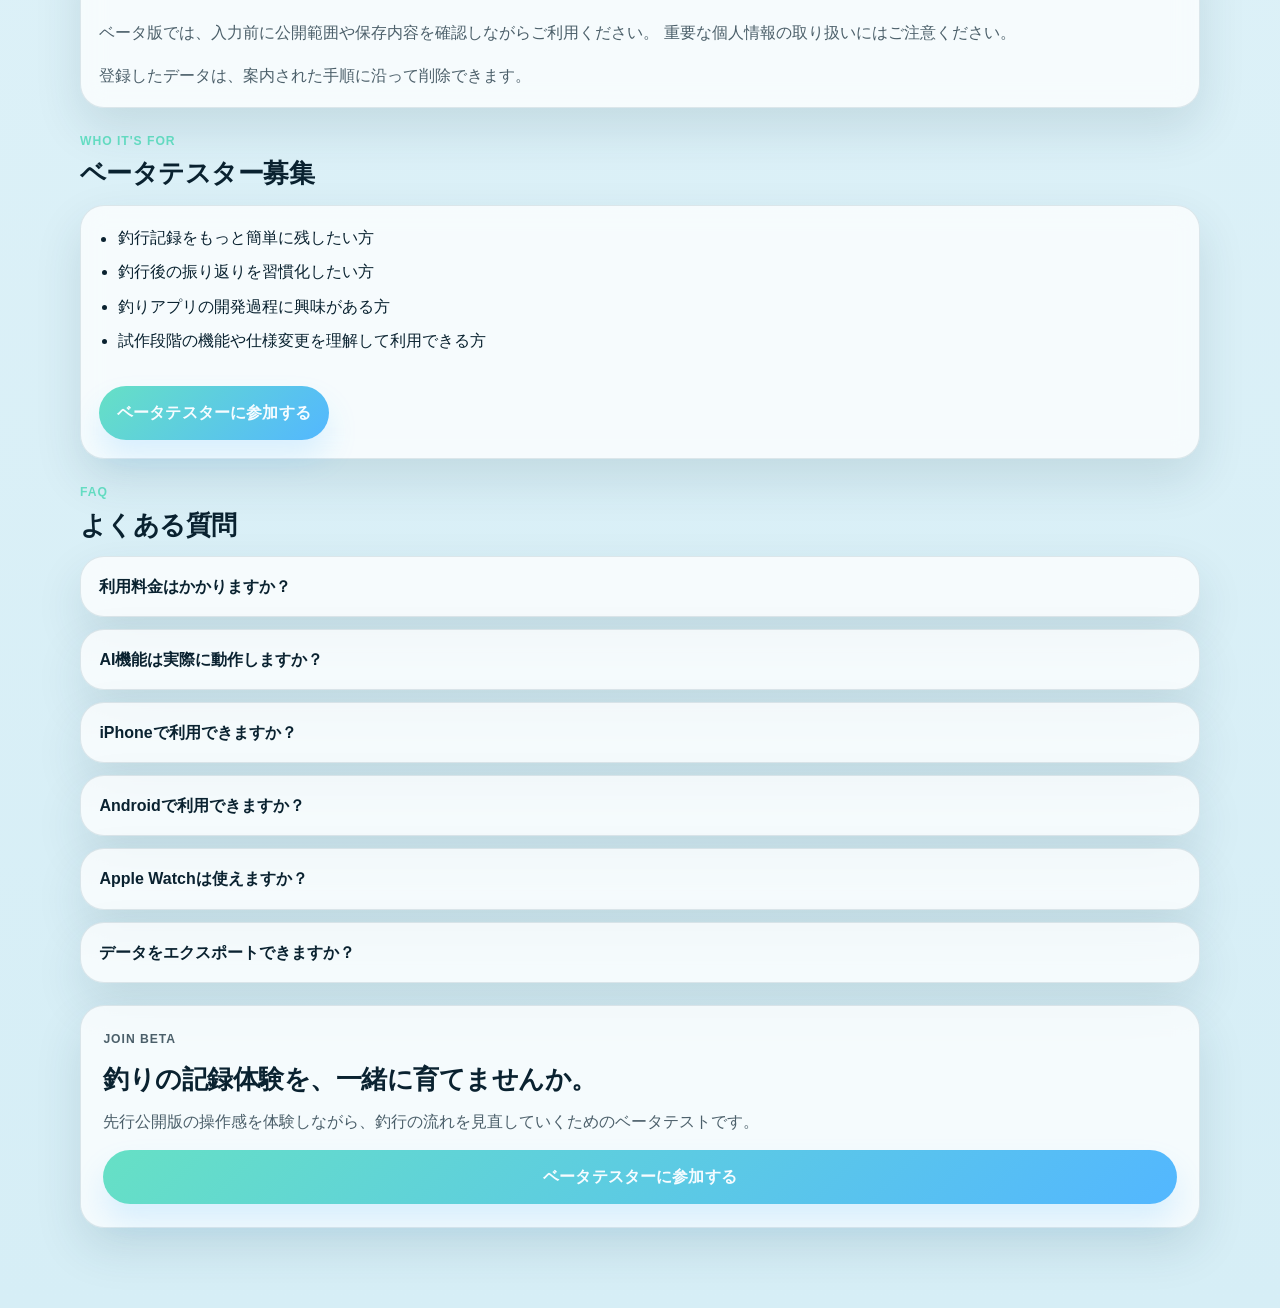
==== commit 3d10efa5: "データ削除追記" ====
--- a/beta/index.html
+++ b/beta/index.html
@@ -261,6 +261,9 @@
             ベータ版では、入力前に公開範囲や保存内容を確認しながらご利用ください。
             重要な個人情報の取り扱いにはご注意ください。
           </p>
+          <p>
+            登録したデータは、案内された手順に沿って削除できます。
+          </p>
         </div>
       </section>
 
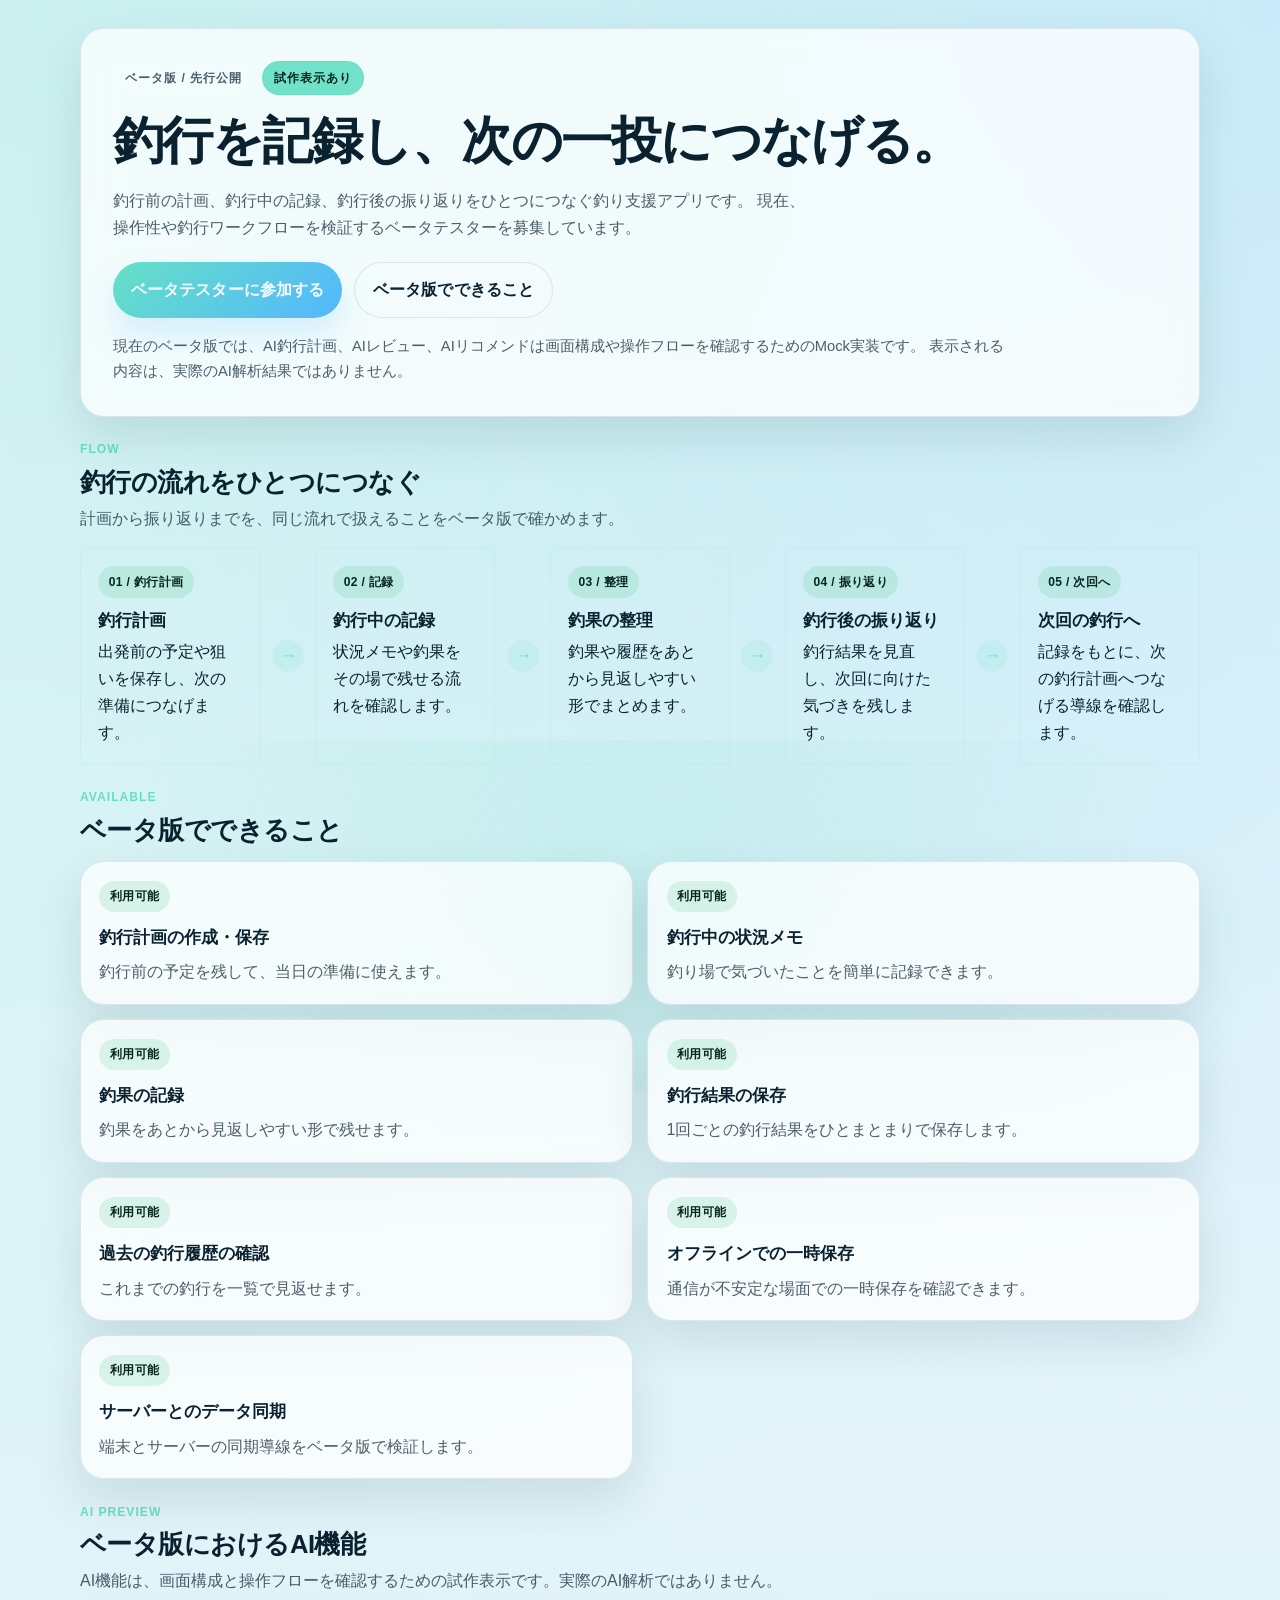
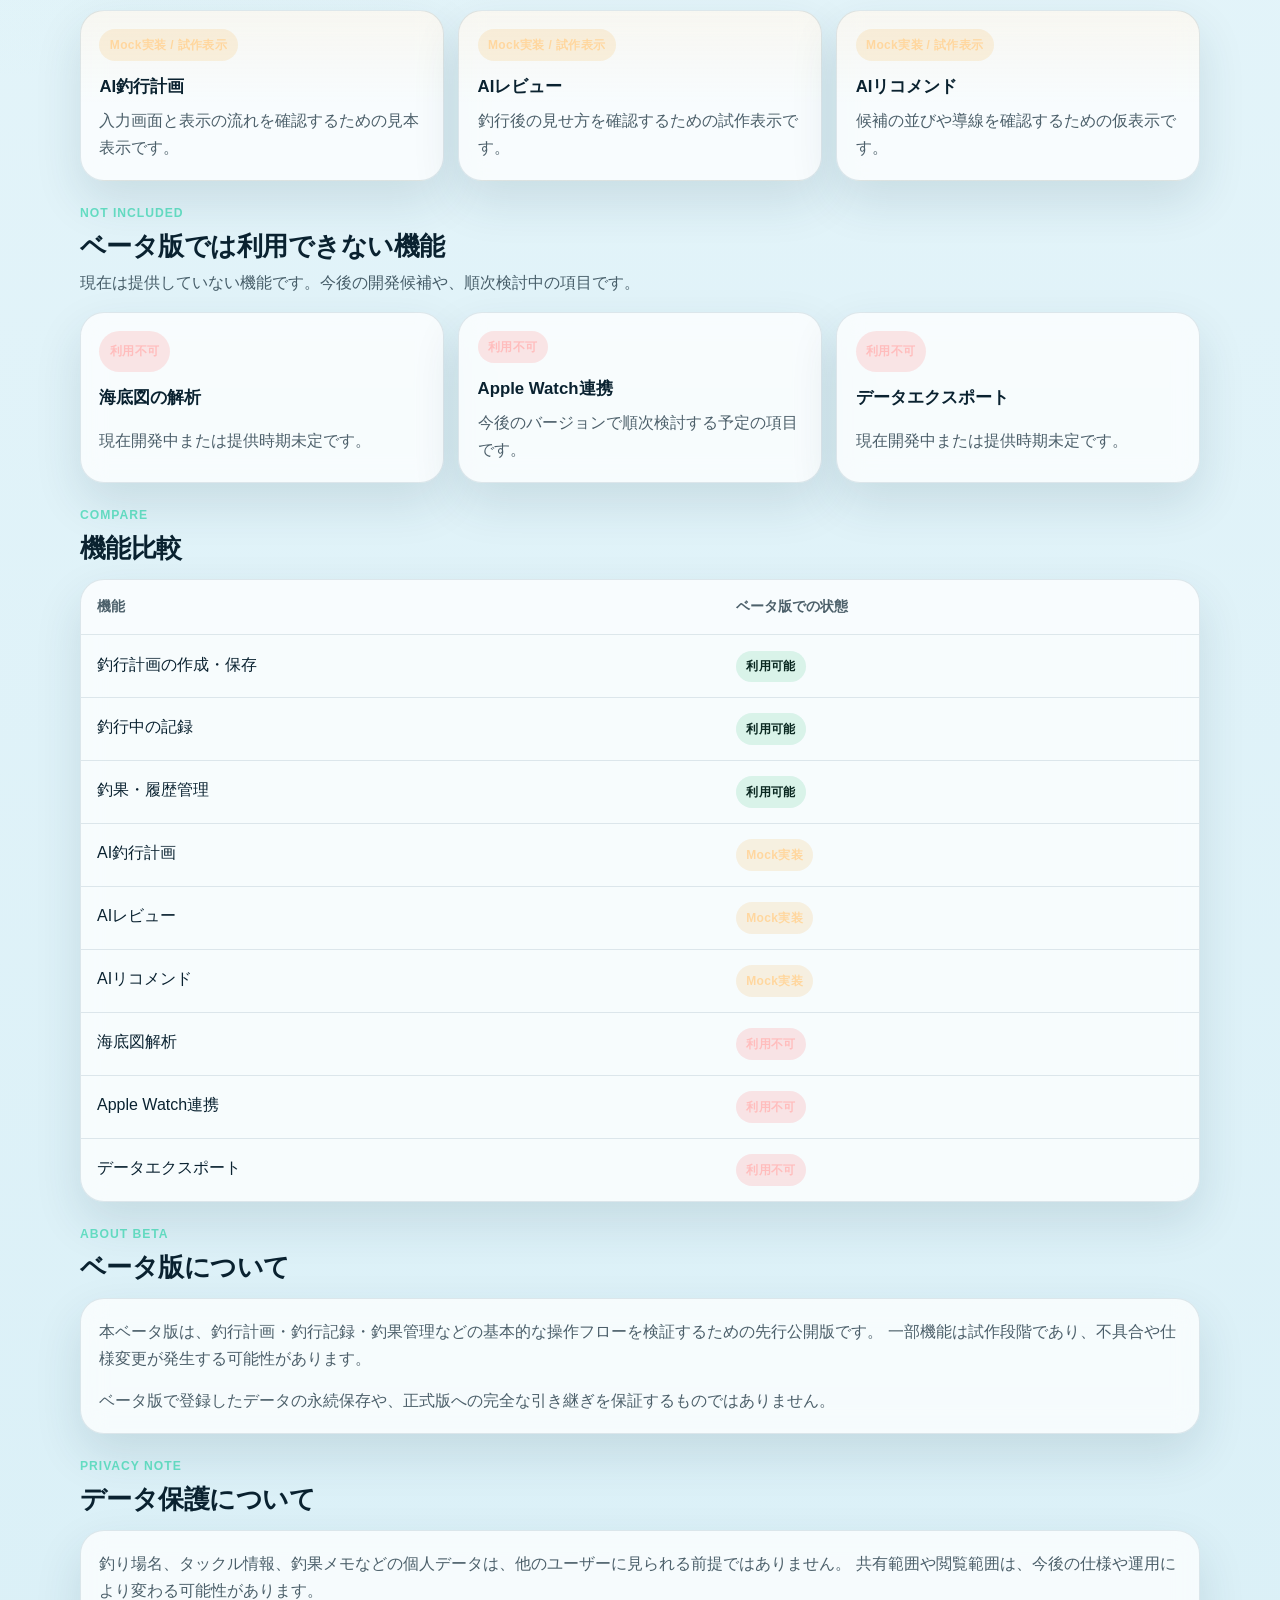
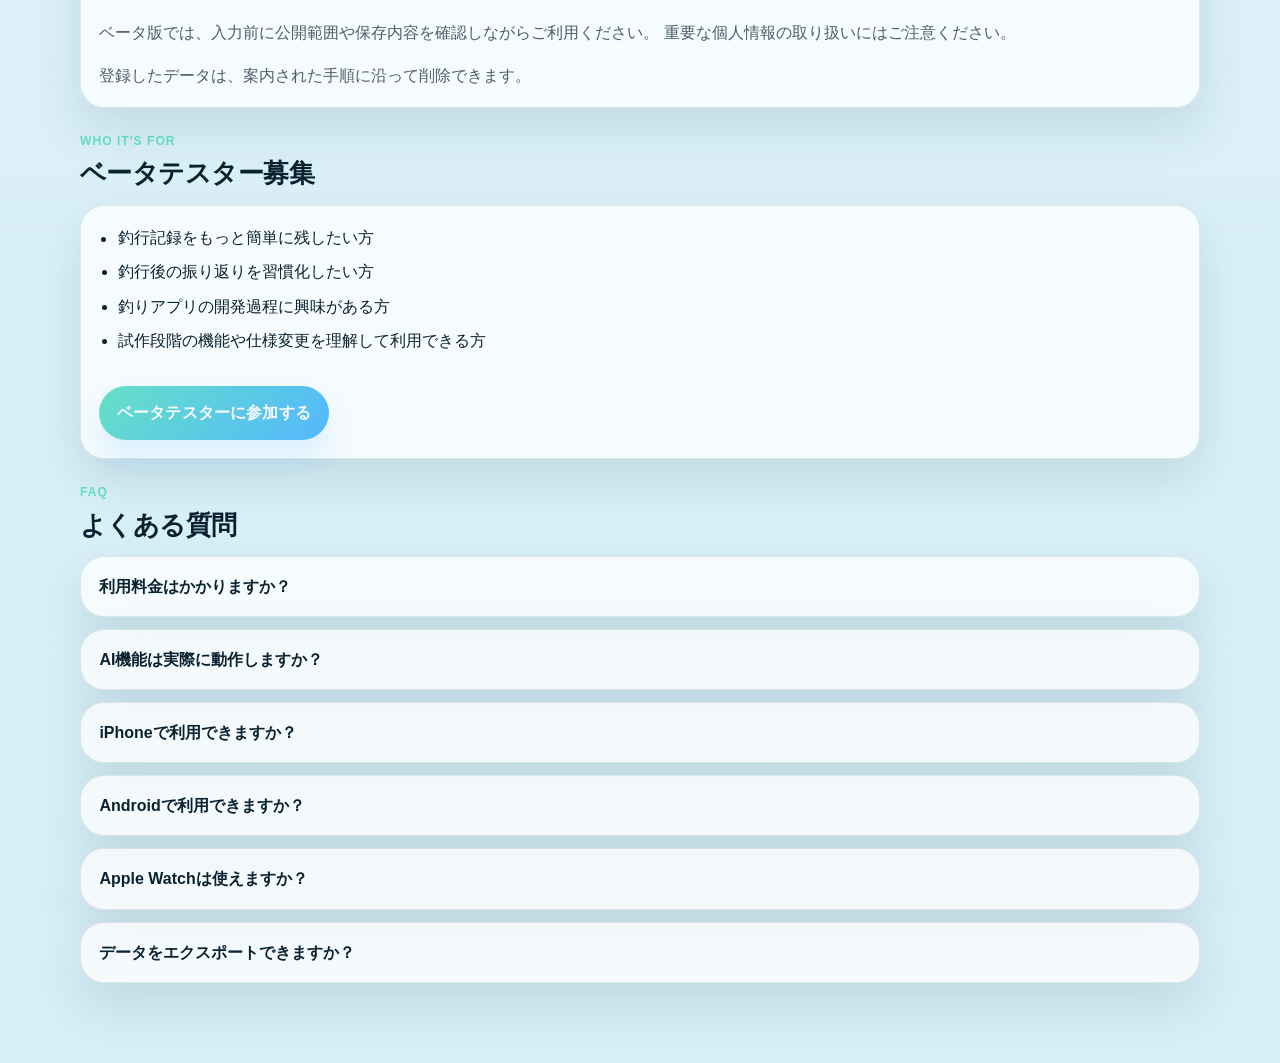
==== commit 6daf8dd6: "修正" ====
--- a/beta/index.html
+++ b/beta/index.html
@@ -319,16 +319,6 @@
       </section>
     </main>
 
-    <footer class="footer-cta">
-      <div class="footer-cta__card">
-        <p class="section-kicker">Join Beta</p>
-        <h2>釣りの記録体験を、一緒に育てませんか。</h2>
-        <p>
-          先行公開版の操作感を体験しながら、釣行の流れを見直していくためのベータテストです。
-        </p>
-        <a class="button button--primary" href="/beta/register/">ベータテスターに参加する</a>
-      </div>
-    </footer>
   </div>
 </body>
 </html>
